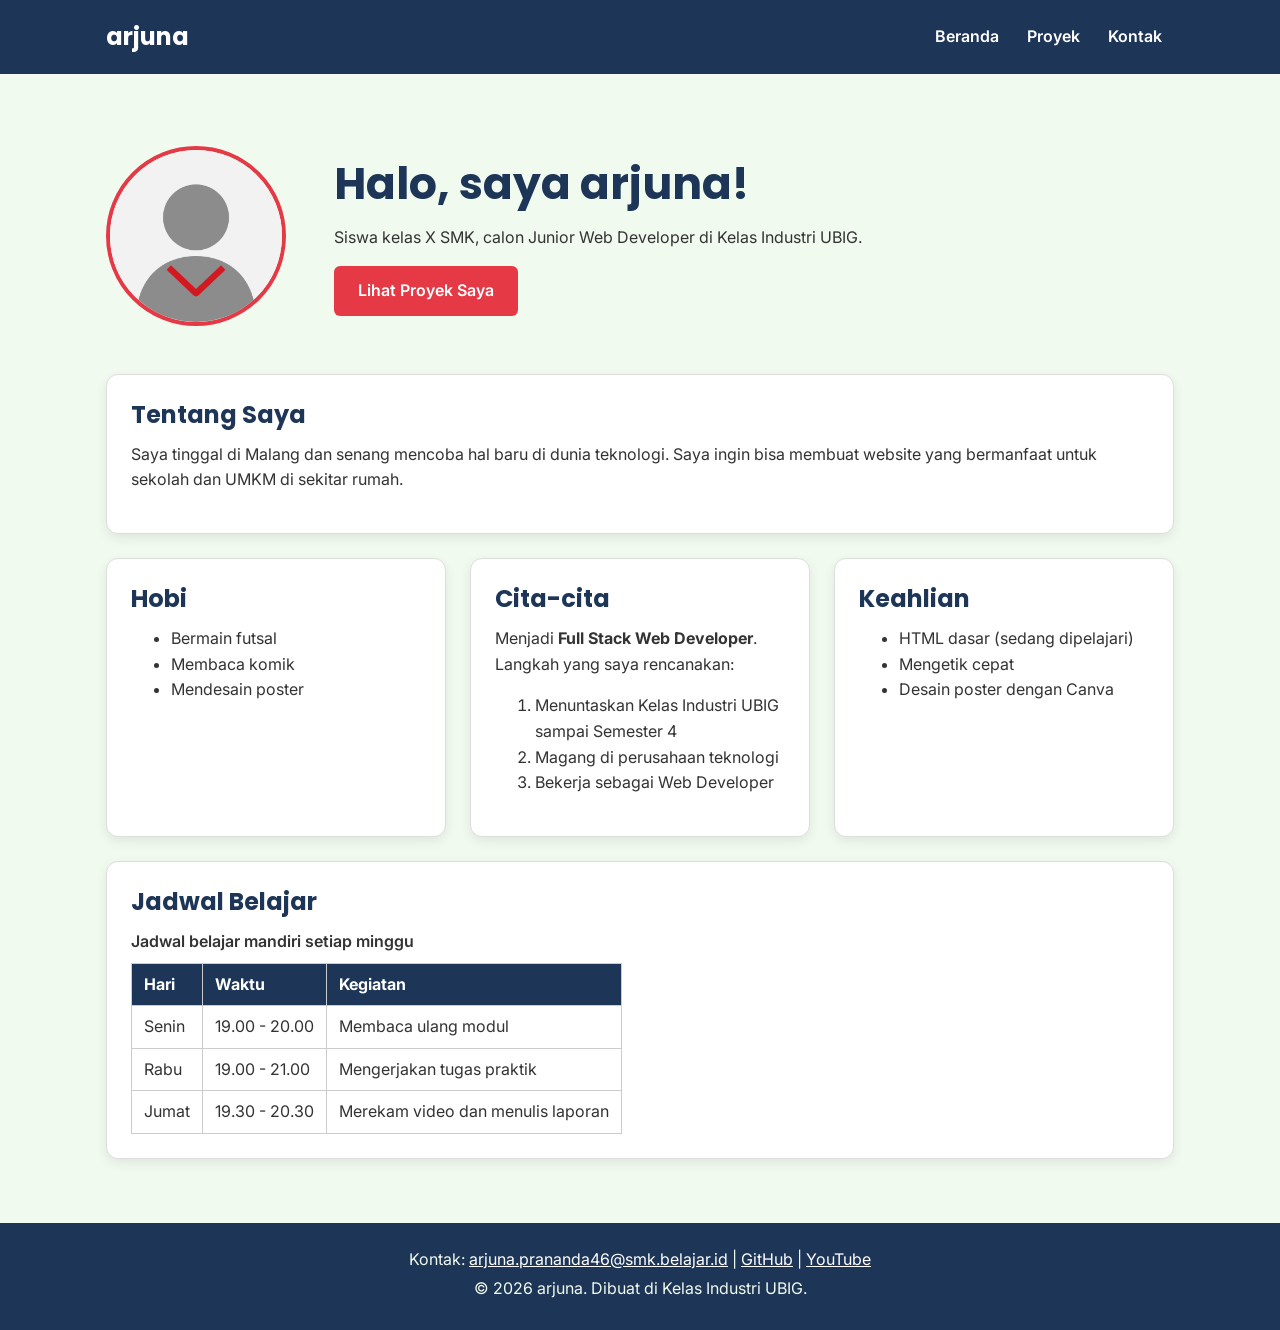
==== index.html @ 1447e06d "feat: portofolio v1" ====
<!DOCTYPE html>
<html lang="id">
<head>
  <meta charset="UTF-8">
  <meta name="viewport" content="width=device-width, initial-scale=1.0">
  <title>arjuna | Beranda</title>
  <link rel="preconnect" href="https://fonts.googleapis.com">
  <link rel="preconnect" href="https://fonts.gstatic.com" crossorigin>
  <link href="https://fonts.googleapis.com/css2?family=Inter:wght@400;600&family=Poppins:wght@600;700&display=swap" rel="stylesheet">
  <link rel="stylesheet" href="css/style.css">
</head>
<body>
  <header>
    <div class="container navbar">
      <h1>arjuna</h1>
      <nav class="menu-laptop">
        <ul>
          <li><a href="index.html">Beranda</a></li>
          <li><a href="proyek.html">Proyek</a></li>
          <li><a href="kontak.html">Kontak</a></li>
        </ul>
      </nav>
      <!-- Tantangan: menu ponsel yang bisa dibuka-tutup -->
      <details class="menu-ponsel">
        <summary>Menu</summary>
        <nav>
          <ul>
            <li><a href="index.html">Beranda</a></li>
            <li><a href="proyek.html">Proyek</a></li>
            <li><a href="kontak.html">Kontak</a></li>
          </ul>
        </nav>
      </details>
    </div>
  </header>

  <main>
    <div class="container">
      <section class="hero">
        <img src="img/foto-profil.png" alt="Foto profil arjuna" width="180">
        <div>
          <h2>Halo, saya arjuna!</h2>
          <p>Siswa kelas X SMK, calon Junior Web Developer di Kelas Industri UBIG.</p>
          <a href="proyek.html" class="tombol">Lihat Proyek Saya</a>
        </div>
      </section>

      <section class="kartu">
        <h2>Tentang Saya</h2>
        <p>Saya tinggal di Malang dan senang mencoba hal baru di dunia teknologi. Saya ingin bisa membuat website yang bermanfaat untuk sekolah dan UMKM di sekitar rumah.</p>
      </section>

      <div class="daftar-kartu">
        <section class="kartu">
          <h2>Hobi</h2>
          <ul>
            <li>Bermain futsal</li>
            <li>Membaca komik</li>
            <li>Mendesain poster</li>
          </ul>
        </section>

        <section class="kartu">
          <h2>Cita-cita</h2>
          <p>Menjadi <strong>Full Stack Web Developer</strong>. Langkah yang saya rencanakan:</p>
          <ol>
            <li>Menuntaskan Kelas Industri UBIG sampai Semester 4</li>
            <li>Magang di perusahaan teknologi</li>
            <li>Bekerja sebagai Web Developer</li>
          </ol>
        </section>

        <section class="kartu">
          <h2>Keahlian</h2>
          <ul>
            <li>HTML dasar (sedang dipelajari)</li>
            <li>Mengetik cepat</li>
            <li>Desain poster dengan Canva</li>
          </ul>
        </section>
      </div>

      <section class="kartu">
        <h2>Jadwal Belajar</h2>
        <table>
          <caption>Jadwal belajar mandiri setiap minggu</caption>
          <thead>
            <tr>
              <th>Hari</th>
              <th>Waktu</th>
              <th>Kegiatan</th>
            </tr>
          </thead>
          <tbody>
            <tr>
              <td>Senin</td>
              <td>19.00 - 20.00</td>
              <td>Membaca ulang modul</td>
            </tr>
            <tr>
              <td>Rabu</td>
              <td>19.00 - 21.00</td>
              <td>Mengerjakan tugas praktik</td>
            </tr>
            <tr>
              <td>Jumat</td>
              <td>19.30 - 20.30</td>
              <td>Merekam video dan menulis laporan</td>
            </tr>
          </tbody>
        </table>
      </section>
    </div>
  </main>

  <footer>
    <p>Kontak: <a href="mailto:arjuna.prananda46@smk.belajar.id">arjuna.prananda46@smk.belajar.id</a> |
      <a href="https://github.com/" target="_blank">GitHub</a> |
      <a href="https://www.youtube.com/" target="_blank">YouTube</a></p>
    <p>&copy; 2026 arjuna. Dibuat di Kelas Industri UBIG.</p>
  </footer>
</body>
</html>
---- css/style.css ----
/* Gaya portofolio Andi Pratama
   Palet: #1D3557 (utama), #E63946 (aksen), #F1FAEE (latar)
   Huruf: Poppins (judul), Inter (isi)
   Tata letak: mobile first, titik ubah 768px (tablet) dan 1024px (laptop) */

/* 1. Reset */
* {
  box-sizing: border-box;
  margin: 0;
}

img {
  max-width: 100%;
  height: auto;
}

/* 2. Dasar halaman: warna dan huruf */
body {
  font-family: "Inter", Arial, sans-serif;
  font-size: 1rem;
  line-height: 1.6;
  color: #333333;
  background-color: #F1FAEE;
}

h1, h2, h3 {
  font-family: "Poppins", Arial, sans-serif;
  color: #1D3557;
  line-height: 1.3;
}

h2 {
  margin-bottom: 0.75rem;
}

p, ul, ol {
  margin-bottom: 1rem;
}

a {
  color: #E63946;
}

/* 3. Wadah, header, dan menu */
.container {
  max-width: 1100px;
  margin: 0 auto;
  padding: 0 1rem;
}

header {
  background-color: #1D3557;
  color: #FFFFFF;
  padding: 1rem 0;
}

header h1 {
  color: #FFFFFF;
  font-size: 1.5rem;
}

.navbar {
  display: flex;
  flex-wrap: wrap;
  justify-content: space-between;
  align-items: center;
  gap: 0.5rem;
}

nav ul {
  display: flex;
  gap: 0.25rem;
  padding: 0;
  margin: 0;
  list-style: none;
}

nav a {
  display: inline-block;
  padding: 0.5rem 0.75rem;
  border-radius: 6px;
  color: #FFFFFF;
  font-weight: 600;
  text-decoration: none;
}

/* Tantangan: menu ponsel buka-tutup dengan details */
.menu-laptop {
  display: none;
}

.menu-ponsel summary {
  padding: 0.5rem 0.75rem;
  border: 1px solid #FFFFFF;
  border-radius: 6px;
  font-weight: 600;
  cursor: pointer;
}

.menu-ponsel ul {
  flex-direction: column;
  margin-top: 0.5rem;
}

/* 4. Isi utama, hero, dan kartu */
main {
  padding: 1.5rem 0;
}

.hero {
  display: flex;
  flex-direction: column;
  align-items: center;
  gap: 1.5rem;
  padding: 1rem 0 2rem;
  text-align: center;
}

.hero img {
  border: 4px solid #E63946;
  border-radius: 50%;
}

.hero h2 {
  font-size: 2rem;
}

.tombol {
  display: inline-block;
  padding: 0.75rem 1.5rem;
  border-radius: 6px;
  background-color: #E63946;
  color: #FFFFFF;
  font-weight: 600;
  text-decoration: none;
}

.kartu {
  background-color: #FFFFFF;
  padding: 1rem;
  margin-bottom: 1.5rem;
  border: 1px solid #DDDDDD;
  border-radius: 12px;
  box-shadow: 0 4px 12px rgba(0, 0, 0, 0.08);
}

.daftar-kartu {
  display: flex;
  flex-wrap: wrap;
  gap: 1.5rem;
  margin-bottom: 1.5rem;
}

.daftar-kartu .kartu {
  flex: 1 1 280px;
  margin-bottom: 0;
}

article img {
  border-radius: 8px;
  border: 1px solid #DDDDDD;
}

/* 5. Tabel */
table {
  border-collapse: collapse;
}

caption {
  font-weight: 600;
  text-align: left;
  margin-bottom: 0.5rem;
}

th, td {
  border: 1px solid #CCCCCC;
  padding: 0.5rem 0.75rem;
  text-align: left;
}

th {
  background-color: #1D3557;
  color: #FFFFFF;
}

/* 6. Form */
label {
  font-weight: 600;
}

input, select, textarea {
  width: 100%;
  max-width: 22rem;
  padding: 0.6rem;
  margin-top: 0.25rem;
  border: 1px solid #CCCCCC;
  border-radius: 6px;
  font-family: inherit;
  font-size: 1rem;
}

button {
  padding: 0.75rem 1.5rem;
  border: none;
  border-radius: 6px;
  background-color: #E63946;
  color: #FFFFFF;
  font-family: inherit;
  font-size: 1rem;
  font-weight: 600;
  cursor: pointer;
}

/* 7. Footer */
footer {
  background-color: #1D3557;
  color: #F1FAEE;
  text-align: center;
  padding: 1.5rem;
}

footer p {
  margin-bottom: 0.25rem;
}

footer a {
  color: #FFFFFF;
}

/* 8. Tablet: lebar layar 768px ke atas */
@media (min-width: 768px) {
  .menu-laptop {
    display: block;
  }

  .menu-ponsel {
    display: none;
  }

  .hero {
    flex-direction: row;
    padding: 2rem 0 3rem;
    text-align: left;
  }

  .kartu {
    padding: 1.5rem;
  }
}

/* 9. Laptop: lebar layar 1024px ke atas */
@media (min-width: 1024px) {
  main {
    padding: 2.5rem 0;
  }

  .hero {
    gap: 3rem;
  }

  .hero h2 {
    font-size: 2.75rem;
  }
}
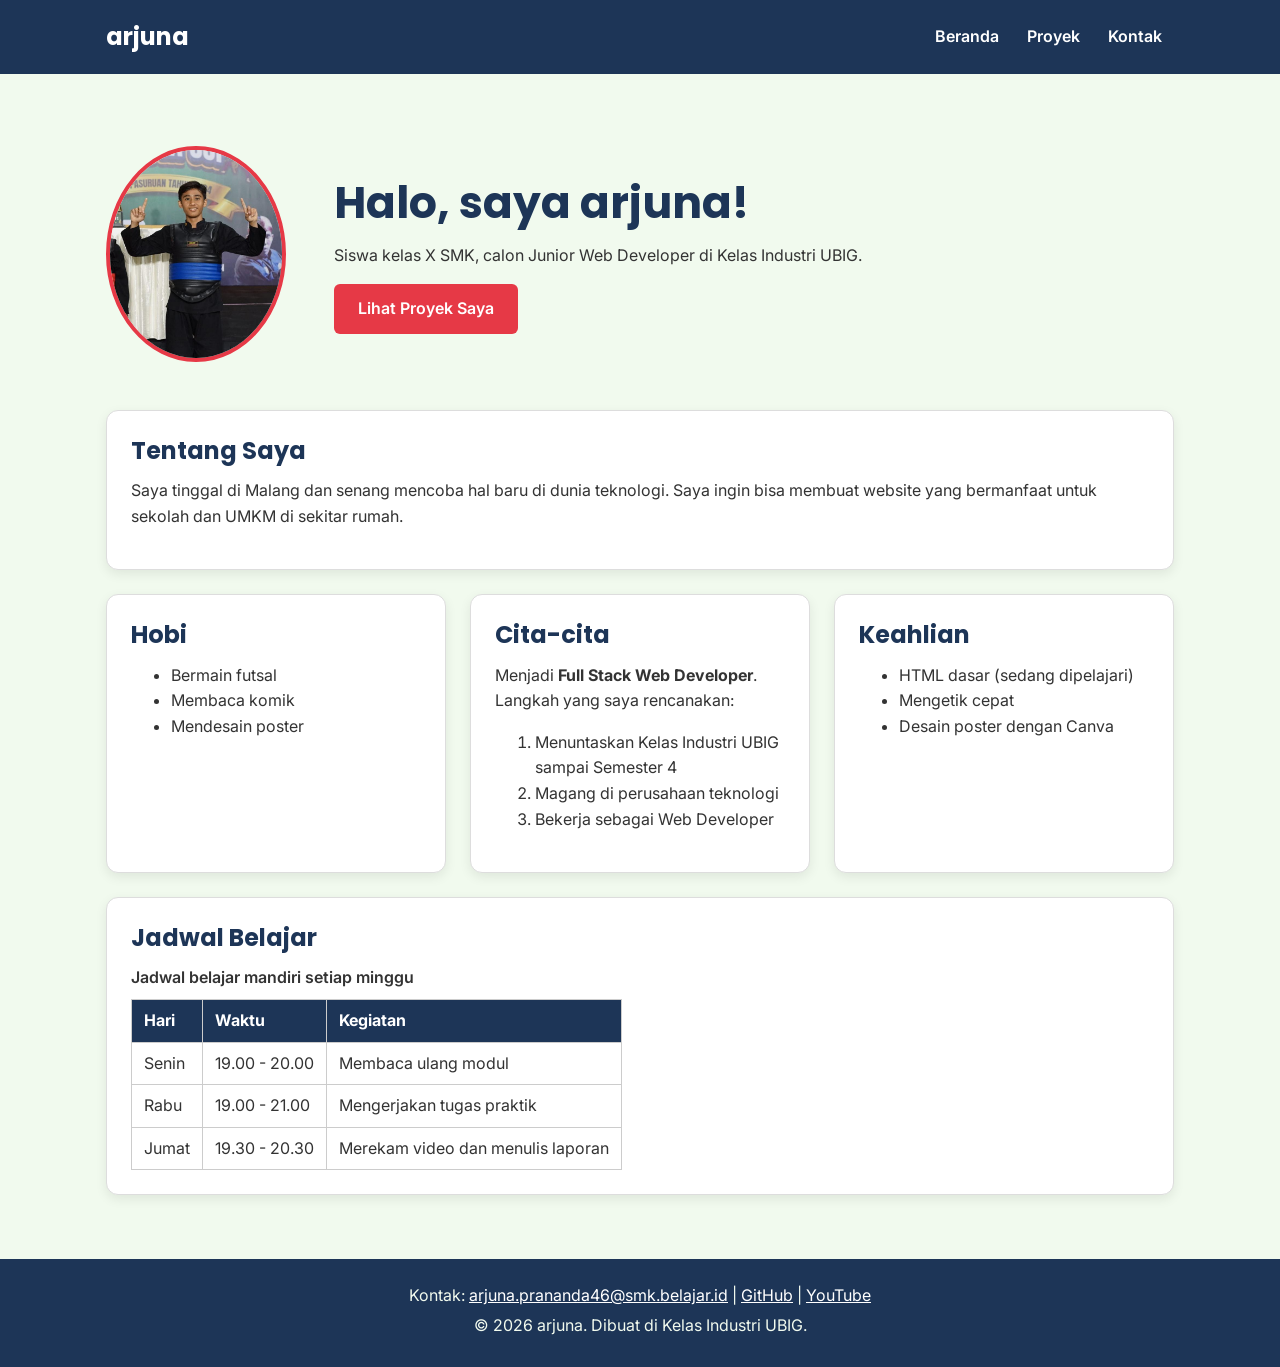
==== commit 175014ea: "add photos" ====
--- a/index.html
+++ b/index.html
@@ -37,7 +37,7 @@
   <main>
     <div class="container">
       <section class="hero">
-        <img src="img/foto-profil.png" alt="Foto profil arjuna" width="180">
+        <img src="img/foto-profil.jpeg" alt="Foto profil arjuna" width="180">
         <div>
           <h2>Halo, saya arjuna!</h2>
           <p>Siswa kelas X SMK, calon Junior Web Developer di Kelas Industri UBIG.</p>
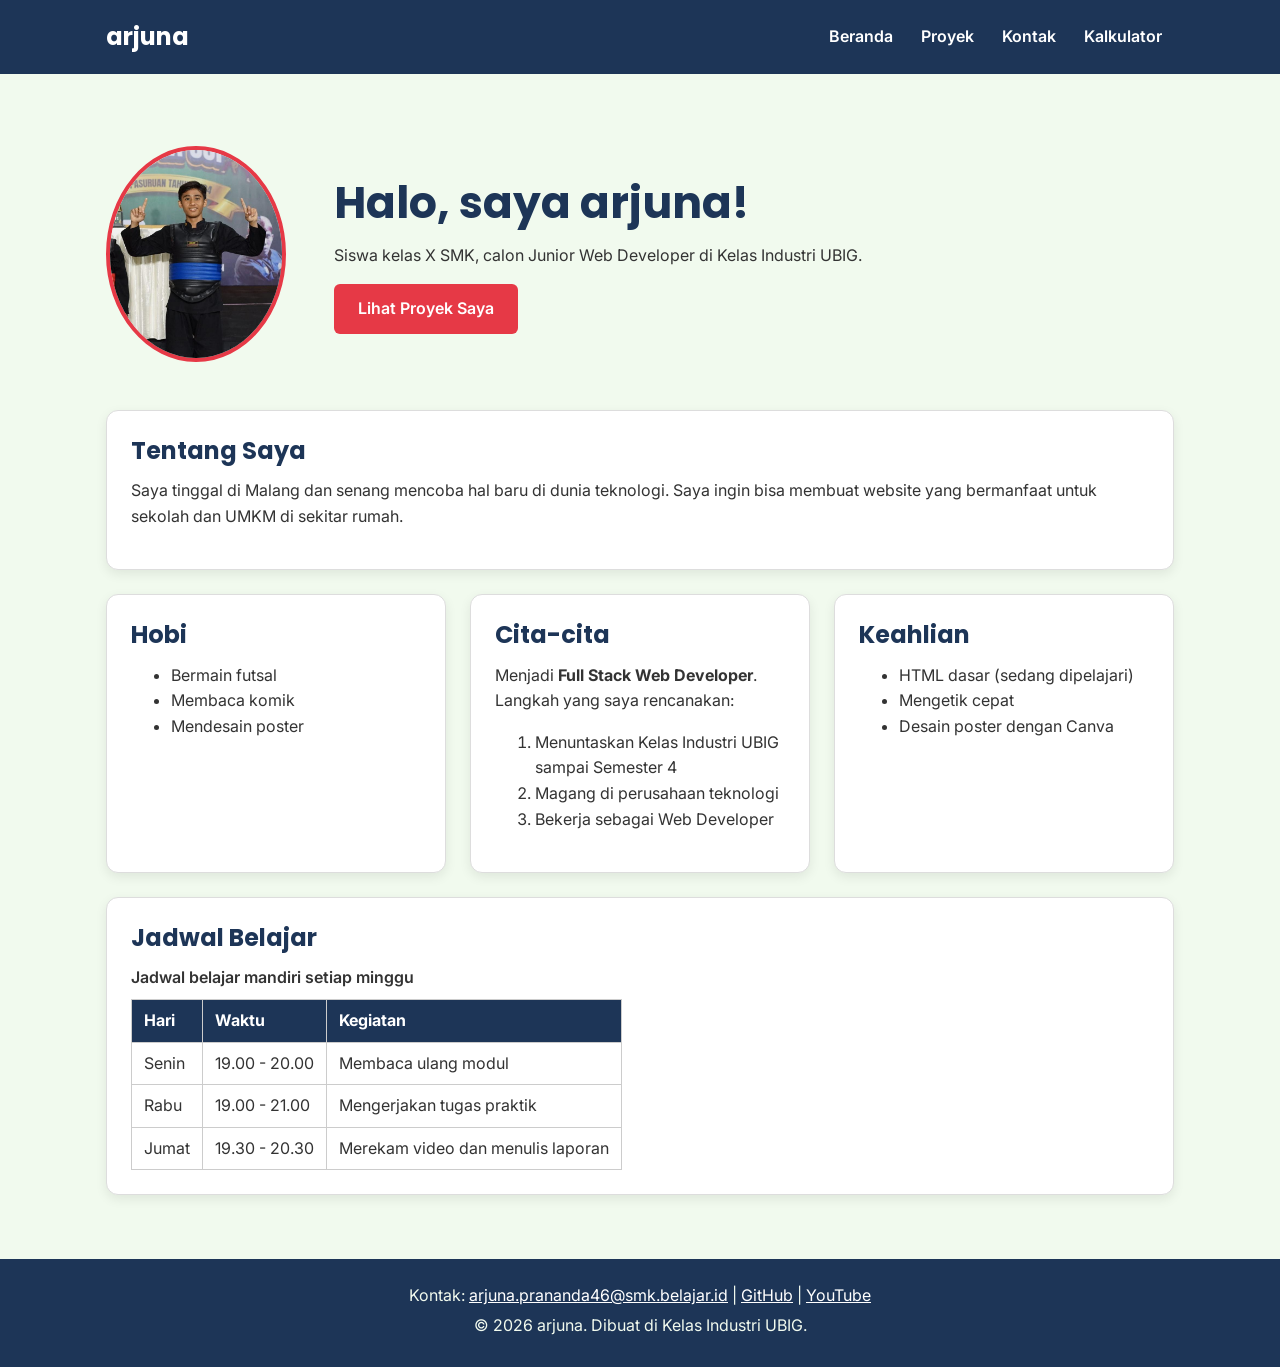
==== commit 5048532a: "feat:tambakan fitur kalkulator hitung nilai" ====
--- a/index.html
+++ b/index.html
@@ -8,6 +8,8 @@
   <link rel="preconnect" href="https://fonts.gstatic.com" crossorigin>
   <link href="https://fonts.googleapis.com/css2?family=Inter:wght@400;600&family=Poppins:wght@600;700&display=swap" rel="stylesheet">
   <link rel="stylesheet" href="css/style.css">
+  <script src="js/latihan.js"></script>
+  <script src="js/logika.js" defer></script>
 </head>
 <body>
   <header>
@@ -18,6 +20,7 @@
           <li><a href="index.html">Beranda</a></li>
           <li><a href="proyek.html">Proyek</a></li>
           <li><a href="kontak.html">Kontak</a></li>
+          <li><a href="kalkulator.html">Kalkulator</a></li>
         </ul>
       </nav>
       <!-- Tantangan: menu ponsel yang bisa dibuka-tutup -->
@@ -28,6 +31,7 @@
             <li><a href="index.html">Beranda</a></li>
             <li><a href="proyek.html">Proyek</a></li>
             <li><a href="kontak.html">Kontak</a></li>
+            <li><a href="kalkulator.html">Kalkulator</a></li>
           </ul>
         </nav>
       </details>
@@ -119,5 +123,5 @@
       <a href="https://www.youtube.com/" target="_blank">YouTube</a></p>
     <p>&copy; 2026 arjuna. Dibuat di Kelas Industri UBIG.</p>
   </footer>
-</body>
+ <body>
 </html>
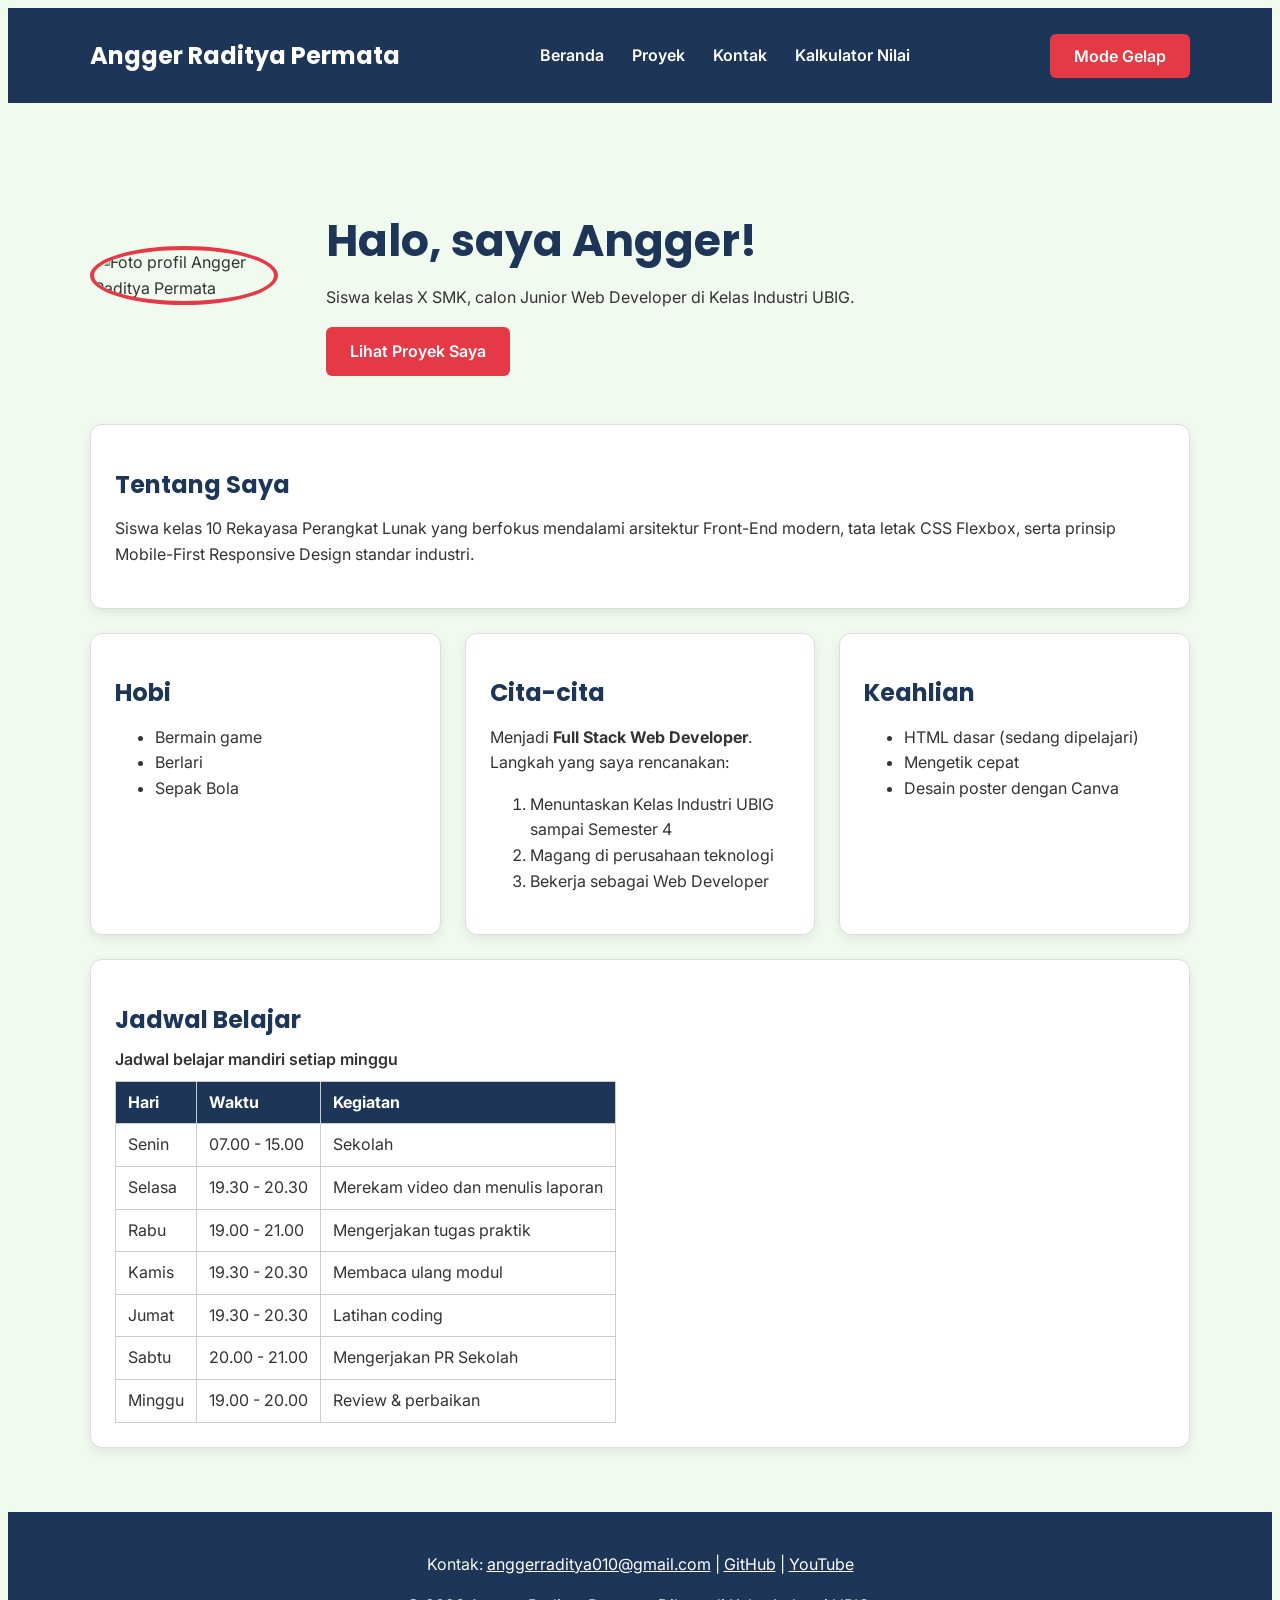
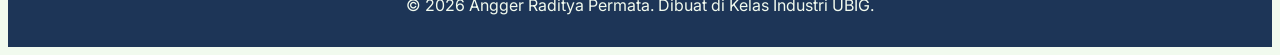
==== commit e9690f50: "update" ====
--- a/index.html
+++ b/index.html
@@ -1,68 +1,85 @@
 <!DOCTYPE html>
 <html lang="id">
-<head>
-  <meta charset="UTF-8">
-  <meta name="viewport" content="width=device-width, initial-scale=1.0">
-  <title>arjuna | Beranda</title>
-  <link rel="preconnect" href="https://fonts.googleapis.com">
-  <link rel="preconnect" href="https://fonts.gstatic.com" crossorigin>
-  <link href="https://fonts.googleapis.com/css2?family=Inter:wght@400;600&family=Poppins:wght@600;700&display=swap" rel="stylesheet">
-  <link rel="stylesheet" href="css/style.css">
-  <script src="js/latihan.js"></script>
-  <script src="js/logika.js" defer></script>
-</head>
-<body>
-  <header>
-    <div class="container navbar">
-      <h1>arjuna</h1>
-      <nav class="menu-laptop">
-        <ul>
-          <li><a href="index.html">Beranda</a></li>
-          <li><a href="proyek.html">Proyek</a></li>
-          <li><a href="kontak.html">Kontak</a></li>
-          <li><a href="kalkulator.html">Kalkulator</a></li>
-        </ul>
-      </nav>
-      <!-- Tantangan: menu ponsel yang bisa dibuka-tutup -->
-      <details class="menu-ponsel">
-        <summary>Menu</summary>
-        <nav>
+  <head>
+    <meta charset="UTF-8" />
+    <meta name="viewport" content="width=device-width, initial-scale=1.0" />
+    <title>Angger | Beranda</title>
+    <link rel="icon" href="img/p1.jpeg" />
+    <link rel="preconnect" href="https://fonts.googleapis.com" />
+    <link rel="preconnect" href="https://fonts.gstatic.com" crossorigin />
+    <link
+      href="https://fonts.googleapis.com/css2?family=Inter:wght@400;600&family=Poppins:wght@600;700&display=swap"
+      rel="stylesheet"
+    />
+    <link rel="stylesheet" href="css/style.css" />
+  </head>
+  <body>
+    <header>
+      <div class="container navbar">
+        <h1>Angger Raditya Permata</h1>
+        <nav class="menu-laptop">
           <ul>
             <li><a href="index.html">Beranda</a></li>
             <li><a href="proyek.html">Proyek</a></li>
             <li><a href="kontak.html">Kontak</a></li>
-            <li><a href="kalkulator.html">Kalkulator</a></li>
+            <li><a href="kalkulator.html">Kalkulator Nilai</a></li>
           </ul>
         </nav>
-      </details>
-    </div>
-  </header>
 
-  <main>
-    <div class="container">
-      <section class="hero">
-        <img src="img/foto-profil.jpeg" alt="Foto profil arjuna" width="180">
-        <div>
-          <h2>Halo, saya arjuna!</h2>
-          <p>Siswa kelas X SMK, calon Junior Web Developer di Kelas Industri UBIG.</p>
-          <a href="proyek.html" class="tombol">Lihat Proyek Saya</a>
-        </div>
-      </section>
+        <button type="button" id="tombol-tema" class="tombol-tema">
+          Mode Gelap
+        </button>
+        <!-- Tantangan: menu ponsel yang bisa dibuka-tutup -->
+        <details class="menu-ponsel">
+          <summary>Menu</summary>
+          <nav>
+            <ul>
+              <li><a href="index.html">Beranda</a></li>
+              <li><a href="proyek.html">Proyek</a></li>
+              <li><a href="kontak.html">Kontak</a></li>
+              <li><a href="kalkulator.html">Kalkulator Nilai</a></li>
+            </ul>
+          </nav>
+        </details>
+      </div>
+    </header>
 
-      <section class="kartu">
-        <h2>Tentang Saya</h2>
-        <p>Saya tinggal di Malang dan senang mencoba hal baru di dunia teknologi. Saya ingin bisa membuat website yang bermanfaat untuk sekolah dan UMKM di sekitar rumah.</p>
-      </section>
+    <main>
+      <div class="container">
+        <section class="hero">
+          <img
+            src="img/p1.jpeg"
+            alt="Foto profil Angger Raditya Permata"
+            width="180"
+          />
+          <div>
+            <h2>Halo, saya Angger!</h2>
+            <p>
+              Siswa kelas X SMK, calon Junior Web Developer di Kelas Industri
+              UBIG.
+            </p>
+            <a href="proyek.html" class="tombol">Lihat Proyek Saya</a>
+          </div>
+        </section>
 
-      <div class="daftar-kartu">
         <section class="kartu">
-          <h2>Hobi</h2>
-          <ul>
-            <li>Bermain futsal</li>
-            <li>Membaca komik</li>
-            <li>Mendesain poster</li>
-          </ul>
+          <h2>Tentang Saya</h2>
+          <p>
+            Siswa kelas 10 Rekayasa Perangkat Lunak yang berfokus mendalami
+            arsitektur Front-End modern, tata letak CSS Flexbox, serta prinsip
+            Mobile-First Responsive Design standar industri.
+          </p>
         </section>
+
+        <div class="daftar-kartu">
+          <section class="kartu">
+            <h2>Hobi</h2>
+            <ul>
+              <li>Bermain game</li>
+              <li>Berlari</li>
+              <li>Sepak Bola</li>
+            </ul>
+          </section>
 
         <section class="kartu">
           <h2>Cita-cita</h2>
@@ -84,44 +101,78 @@
         </section>
       </div>
 
-      <section class="kartu">
-        <h2>Jadwal Belajar</h2>
-        <table>
-          <caption>Jadwal belajar mandiri setiap minggu</caption>
-          <thead>
-            <tr>
-              <th>Hari</th>
-              <th>Waktu</th>
-              <th>Kegiatan</th>
-            </tr>
-          </thead>
-          <tbody>
-            <tr>
-              <td>Senin</td>
-              <td>19.00 - 20.00</td>
-              <td>Membaca ulang modul</td>
-            </tr>
-            <tr>
-              <td>Rabu</td>
-              <td>19.00 - 21.00</td>
-              <td>Mengerjakan tugas praktik</td>
-            </tr>
-            <tr>
-              <td>Jumat</td>
-              <td>19.30 - 20.30</td>
-              <td>Merekam video dan menulis laporan</td>
-            </tr>
-          </tbody>
-        </table>
-      </section>
-    </div>
-  </main>
+        <section class="kartu">
+          <h2>Jadwal Belajar</h2>
+          <table>
+            <caption>
+              Jadwal belajar mandiri setiap minggu
+            </caption>
+            <thead>
+              <tr>
+                <th>Hari</th>
+                <th>Waktu</th>
+                <th>Kegiatan</th>
+              </tr>
+            </thead>
+            <tbody>
+              <tr>
+                <td>Senin</td>
+                <td>07.00 - 15.00</td>
+                <td>Sekolah</td>
+              </tr>
+              <tr>
+                <td>Selasa</td>
+                <td>19.30 - 20.30</td>
+                <td>Merekam video dan menulis laporan</td>
+              </tr>
+              <tr>
+                <td>Rabu</td>
+                <td>19.00 - 21.00</td>
+                <td>Mengerjakan tugas praktik</td>
+              </tr>
+              <tr>
+                <td>Kamis</td>
+                <td>19.30 - 20.30</td>
+                <td>Membaca ulang modul</td>
+              </tr>
+              <tr>
+                <td>Jumat</td>
+                <td>19.30 - 20.30</td>
+                <td>Latihan coding</td>
+              </tr>
+              <tr>
+                <td>Sabtu</td>
+                <td>20.00 - 21.00</td>
+                <td>Mengerjakan PR Sekolah</td>
+              </tr>
+              <tr>
+                <td>Minggu</td>
+                <td>19.00 - 20.00</td>
+                <td>Review & perbaikan</td>
+              </tr>
+            </tbody>
+          </table>
+        </section>
+      </div>
+    </main>
 
-  <footer>
-    <p>Kontak: <a href="mailto:arjuna.prananda46@smk.belajar.id">arjuna.prananda46@smk.belajar.id</a> |
-      <a href="https://github.com/" target="_blank">GitHub</a> |
-      <a href="https://www.youtube.com/" target="_blank">YouTube</a></p>
-    <p>&copy; 2026 arjuna. Dibuat di Kelas Industri UBIG.</p>
-  </footer>
- <body>
+    <footer>
+      <p>
+        Kontak:
+        <a
+          href="https://mail.google.com/mail/?view=cm&fs=1&to=anggerraditya010@gmail.com"
+          target="_blank"
+          >anggerraditya010@gmail.com</a
+        >
+        |
+        <a href="https://github.com/Raditya-creator" target="_blank">GitHub</a>
+        |
+        <a href="https://www.youtube.com/@Angger.cod3" target="_blank"
+          >YouTube</a
+        >
+      </p>
+      <p>&copy; 2026 Angger Raditya Permata. Dibuat di Kelas Industri UBIG.</p>
+    </footer>
+    <script src="js/main.js" defer></script>
+  </body>
 </html>
--- a/css/style.css
+++ b/css/style.css
@@ -1,4 +1,8 @@
+<<<<<<< HEAD
 /* Gaya portofolio Andi Pratama
+=======
+/* Gaya portofolio arjuna prananda imam maulana
+>>>>>>> 9b65052 (feat: memperbarui halaman portofolio)
    Palet: #1D3557 (utama), #E63946 (aksen), #F1FAEE (latar)
    Huruf: Poppins (judul), Inter (isi)
    Tata letak: mobile first, titik ubah 768px (tablet) dan 1024px (laptop) */
@@ -262,3 +266,70 @@
     font-size: 2.75rem;
   }
 }
+<<<<<<< HEAD
+=======
+
+/* 10. Tombol tema, filter, dan label kategori */
+.tombol-tema {
+  padding: 0.5rem 0.9rem;
+  border: 2px solid #ffffff;
+  background-color: transparent;
+  font-size: 0.9rem;
+}
+.filter,
+.filter-proyek {
+  display: flex;
+  flex-wrap: wrap;
+  gap: 0.5rem;
+  margin-bottom: 1rem;
+}
+.tombol-filter {
+  padding: 0.5rem 1rem;
+  border: 2px solid var(--warna-garis);
+  background-color: var(--warna-kartu);
+  color: var(--warna-judul);
+}
+.tombol-filter.aktif {
+  background-color: var(--warna-aksen);
+  border-color: var(--warna-aksen);
+  color: #ffffff;
+}
+
+.label {
+  display: inline-block;
+  padding: 0.1rem 0.6rem;
+  margin-bottom: 0.5rem;
+  border-radius: 999px;
+  background-color: var(--warna-latar);
+  color: var(--warna-judul);
+  font-size: 0.85rem;
+  font-weight: 600;
+}
+
+/* 11. Tema gelap: isi variabel diganti saat body memiliki class gelap */
+body.gelap {
+  --warna-utama: #0b1526;
+  --warna-judul: #a8dadc;
+  --warna-tautan: #ff8a8a;
+  --warna-latar: #121a24;
+  --warna-teks: #e3e8ee;
+  --warna-kartu: #1c2836;
+  --warna-garis: #34465a;
+}
+body.gelap .tombol-filter.aktif {
+  background-color: #ff8a8a;
+  border-color: #ff8a8a;
+  color: #0b1526;
+}
+
+#hasil {
+  background-color: var(--warna-kartu);
+  color: var(--warna-teks);
+  border: 1px solid var(--warna-garis);
+}
+
+body.gelap #hasil {
+  background-color: var(--warna-kartu);
+  color: var(--warna-teks);
+}
+>>>>>>> 9b65052 (feat: memperbarui halaman portofolio)
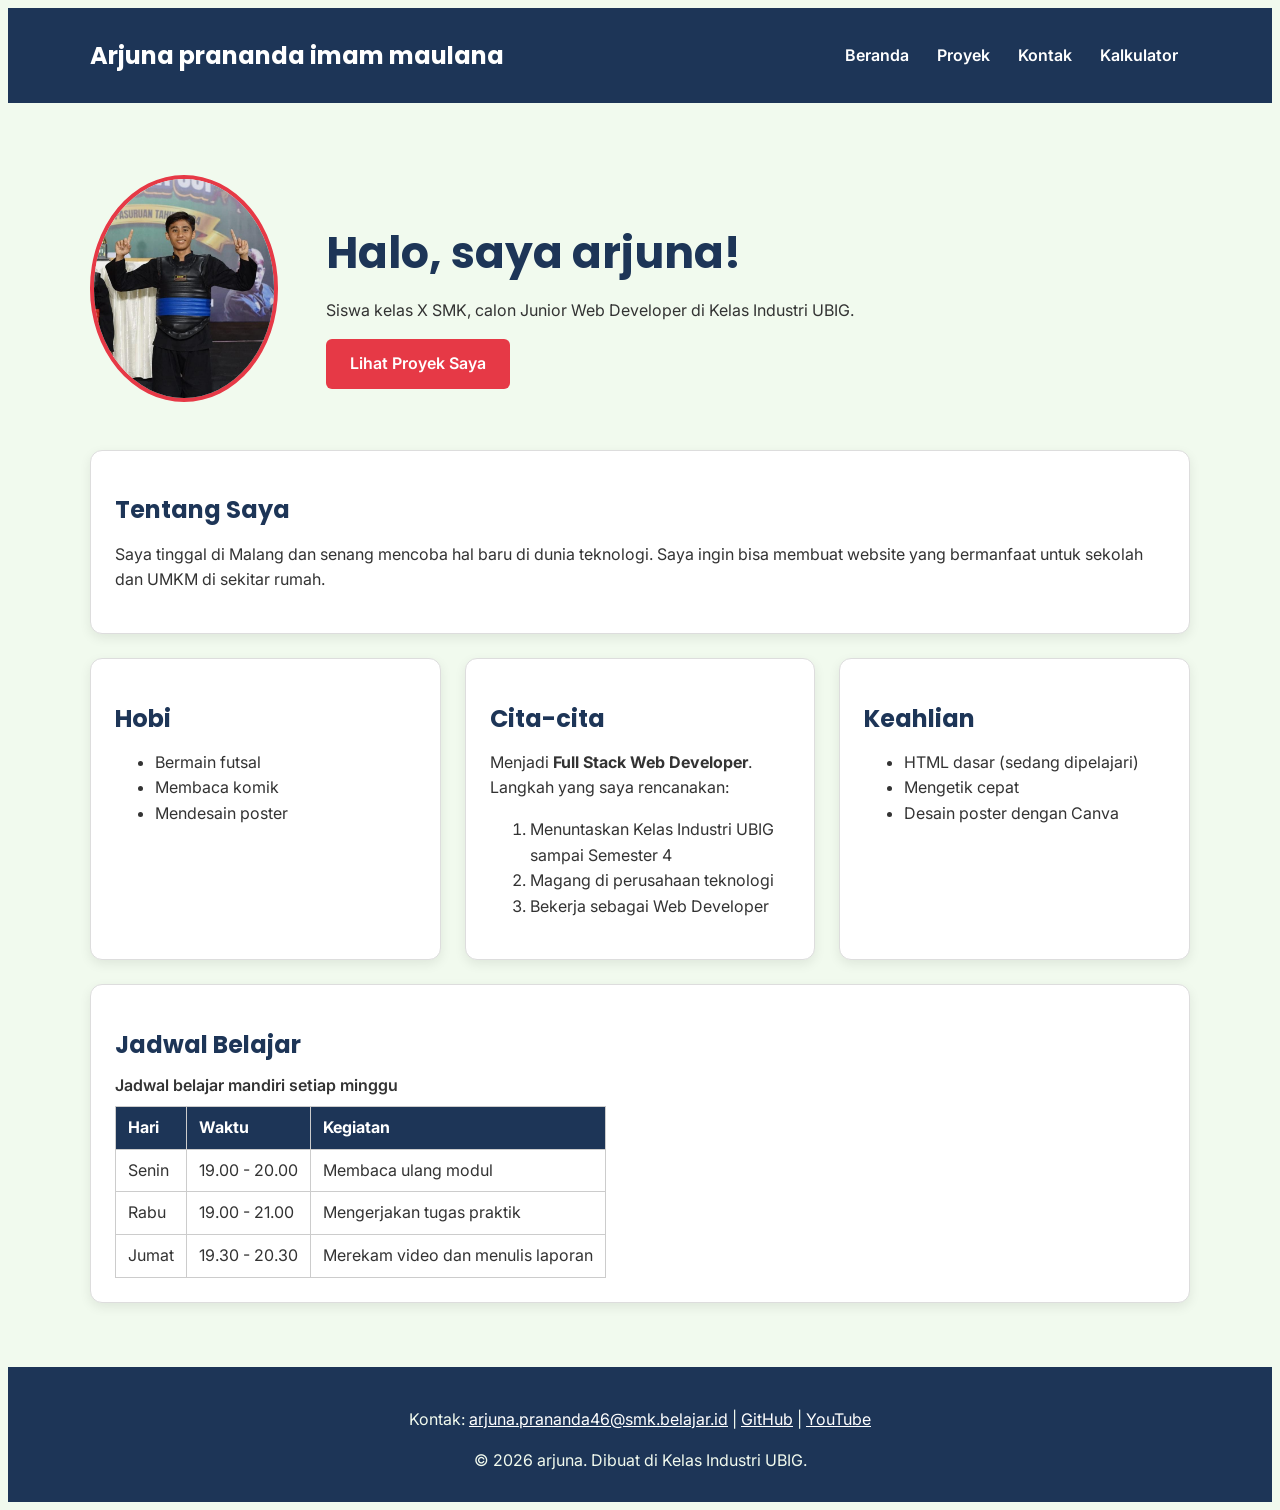
==== commit 0ff90248: "feat: tampilkan repositori GitHub dan keahlian dari JSON" ====
--- a/index.html
+++ b/index.html
@@ -1,85 +1,68 @@
 <!DOCTYPE html>
 <html lang="id">
-  <head>
-    <meta charset="UTF-8" />
-    <meta name="viewport" content="width=device-width, initial-scale=1.0" />
-    <title>Angger | Beranda</title>
-    <link rel="icon" href="img/p1.jpeg" />
-    <link rel="preconnect" href="https://fonts.googleapis.com" />
-    <link rel="preconnect" href="https://fonts.gstatic.com" crossorigin />
-    <link
-      href="https://fonts.googleapis.com/css2?family=Inter:wght@400;600&family=Poppins:wght@600;700&display=swap"
-      rel="stylesheet"
-    />
-    <link rel="stylesheet" href="css/style.css" />
-  </head>
-  <body>
-    <header>
-      <div class="container navbar">
-        <h1>Angger Raditya Permata</h1>
-        <nav class="menu-laptop">
+<head>
+  <meta charset="UTF-8">
+  <meta name="viewport" content="width=device-width, initial-scale=1.0">
+  <title>Arjuna  | Beranda</title>
+  <link rel="preconnect" href="https://fonts.googleapis.com">
+  <link rel="preconnect" href="https://fonts.gstatic.com" crossorigin>
+  <link href="https://fonts.googleapis.com/css2?family=Inter:wght@400;600&family=Poppins:wght@600;700&display=swap" rel="stylesheet">
+  <link rel="stylesheet" href="css/style.css">
+  <script src="js/latihan.js"></script>
+  <script src="js/logika.js" defer></script>
+</head>
+<body>
+  <header>
+    <div class="container navbar">
+      <h1>Arjuna prananda imam maulana</h1>
+      <nav class="menu-laptop">
+        <ul>
+          <li><a href="index.html">Beranda</a></li>
+          <li><a href="proyek.html">Proyek</a></li>
+          <li><a href="kontak.html">Kontak</a></li>
+          <li><a href="kalkulator.html">Kalkulator</a></li>
+        </ul>
+      </nav>
+      <!-- Tantangan: menu ponsel yang bisa dibuka-tutup -->
+      <details class="menu-ponsel">
+        <summary>Menu</summary>
+        <nav>
           <ul>
             <li><a href="index.html">Beranda</a></li>
             <li><a href="proyek.html">Proyek</a></li>
             <li><a href="kontak.html">Kontak</a></li>
-            <li><a href="kalkulator.html">Kalkulator Nilai</a></li>
+            <li><a href="kalkulator.html">Kalkulator</a></li>
           </ul>
         </nav>
+      </details>
+    </div>
+  </header>
 
-        <button type="button" id="tombol-tema" class="tombol-tema">
-          Mode Gelap
-        </button>
-        <!-- Tantangan: menu ponsel yang bisa dibuka-tutup -->
-        <details class="menu-ponsel">
-          <summary>Menu</summary>
-          <nav>
-            <ul>
-              <li><a href="index.html">Beranda</a></li>
-              <li><a href="proyek.html">Proyek</a></li>
-              <li><a href="kontak.html">Kontak</a></li>
-              <li><a href="kalkulator.html">Kalkulator Nilai</a></li>
-            </ul>
-          </nav>
-        </details>
-      </div>
-    </header>
+  <main>
+    <div class="container">
+      <section class="hero">
+        <img src="img/foto-profil.jpeg" alt="Foto profil arjuna prananda i," width="180">
+        <div>
+          <h2>Halo, saya arjuna!</h2>
+          <p>Siswa kelas X SMK, calon Junior Web Developer di Kelas Industri UBIG.</p>
+          <a href="proyek.html" class="tombol">Lihat Proyek Saya</a>
+        </div>
+      </section>
 
-    <main>
-      <div class="container">
-        <section class="hero">
-          <img
-            src="img/p1.jpeg"
-            alt="Foto profil Angger Raditya Permata"
-            width="180"
-          />
-          <div>
-            <h2>Halo, saya Angger!</h2>
-            <p>
-              Siswa kelas X SMK, calon Junior Web Developer di Kelas Industri
-              UBIG.
-            </p>
-            <a href="proyek.html" class="tombol">Lihat Proyek Saya</a>
-          </div>
+      <section class="kartu">
+        <h2>Tentang Saya</h2>
+        <p>Saya tinggal di Malang dan senang mencoba hal baru di dunia teknologi. Saya ingin bisa membuat website yang bermanfaat untuk sekolah dan UMKM di sekitar rumah.</p>
+      </section>
+
+      <div class="daftar-kartu">
+        <section class="kartu">
+          <h2>Hobi</h2>
+          <ul>
+            <li>Bermain futsal</li>
+            <li>Membaca komik</li>
+            <li>Mendesain poster</li>
+          </ul>
         </section>
-
-        <section class="kartu">
-          <h2>Tentang Saya</h2>
-          <p>
-            Siswa kelas 10 Rekayasa Perangkat Lunak yang berfokus mendalami
-            arsitektur Front-End modern, tata letak CSS Flexbox, serta prinsip
-            Mobile-First Responsive Design standar industri.
-          </p>
-        </section>
-
-        <div class="daftar-kartu">
-          <section class="kartu">
-            <h2>Hobi</h2>
-            <ul>
-              <li>Bermain game</li>
-              <li>Berlari</li>
-              <li>Sepak Bola</li>
-            </ul>
-          </section>
 
         <section class="kartu">
           <h2>Cita-cita</h2>
@@ -101,78 +84,44 @@
         </section>
       </div>
 
-        <section class="kartu">
-          <h2>Jadwal Belajar</h2>
-          <table>
-            <caption>
-              Jadwal belajar mandiri setiap minggu
-            </caption>
-            <thead>
-              <tr>
-                <th>Hari</th>
-                <th>Waktu</th>
-                <th>Kegiatan</th>
-              </tr>
-            </thead>
-            <tbody>
-              <tr>
-                <td>Senin</td>
-                <td>07.00 - 15.00</td>
-                <td>Sekolah</td>
-              </tr>
-              <tr>
-                <td>Selasa</td>
-                <td>19.30 - 20.30</td>
-                <td>Merekam video dan menulis laporan</td>
-              </tr>
-              <tr>
-                <td>Rabu</td>
-                <td>19.00 - 21.00</td>
-                <td>Mengerjakan tugas praktik</td>
-              </tr>
-              <tr>
-                <td>Kamis</td>
-                <td>19.30 - 20.30</td>
-                <td>Membaca ulang modul</td>
-              </tr>
-              <tr>
-                <td>Jumat</td>
-                <td>19.30 - 20.30</td>
-                <td>Latihan coding</td>
-              </tr>
-              <tr>
-                <td>Sabtu</td>
-                <td>20.00 - 21.00</td>
-                <td>Mengerjakan PR Sekolah</td>
-              </tr>
-              <tr>
-                <td>Minggu</td>
-                <td>19.00 - 20.00</td>
-                <td>Review & perbaikan</td>
-              </tr>
-            </tbody>
-          </table>
-        </section>
-      </div>
-    </main>
+      <section class="kartu">
+        <h2>Jadwal Belajar</h2>
+        <table>
+          <caption>Jadwal belajar mandiri setiap minggu</caption>
+          <thead>
+            <tr>
+              <th>Hari</th>
+              <th>Waktu</th>
+              <th>Kegiatan</th>
+            </tr>
+          </thead>
+          <tbody>
+            <tr>
+              <td>Senin</td>
+              <td>19.00 - 20.00</td>
+              <td>Membaca ulang modul</td>
+            </tr>
+            <tr>
+              <td>Rabu</td>
+              <td>19.00 - 21.00</td>
+              <td>Mengerjakan tugas praktik</td>
+            </tr>
+            <tr>
+              <td>Jumat</td>
+              <td>19.30 - 20.30</td>
+              <td>Merekam video dan menulis laporan</td>
+            </tr>
+          </tbody>
+        </table>
+      </section>
+    </div>
+  </main>
 
-    <footer>
-      <p>
-        Kontak:
-        <a
-          href="https://mail.google.com/mail/?view=cm&fs=1&to=anggerraditya010@gmail.com"
-          target="_blank"
-          >anggerraditya010@gmail.com</a
-        >
-        |
-        <a href="https://github.com/Raditya-creator" target="_blank">GitHub</a>
-        |
-        <a href="https://www.youtube.com/@Angger.cod3" target="_blank"
-          >YouTube</a
-        >
-      </p>
-      <p>&copy; 2026 Angger Raditya Permata. Dibuat di Kelas Industri UBIG.</p>
-    </footer>
-    <script src="js/main.js" defer></script>
-  </body>
+  <footer>
+    <p>Kontak: <a href="mailto:arjuna.prananda46@smk.belajar.id">arjuna.prananda46@smk.belajar.id</a> |
+      <a href="https://github.com/" target="_blank">GitHub</a> |
+      <a href="https://www.youtube.com/" target="_blank">YouTube</a></p>
+    <p>&copy; 2026 arjuna. Dibuat di Kelas Industri UBIG.</p>
+  </footer>
+ <body>
 </html>
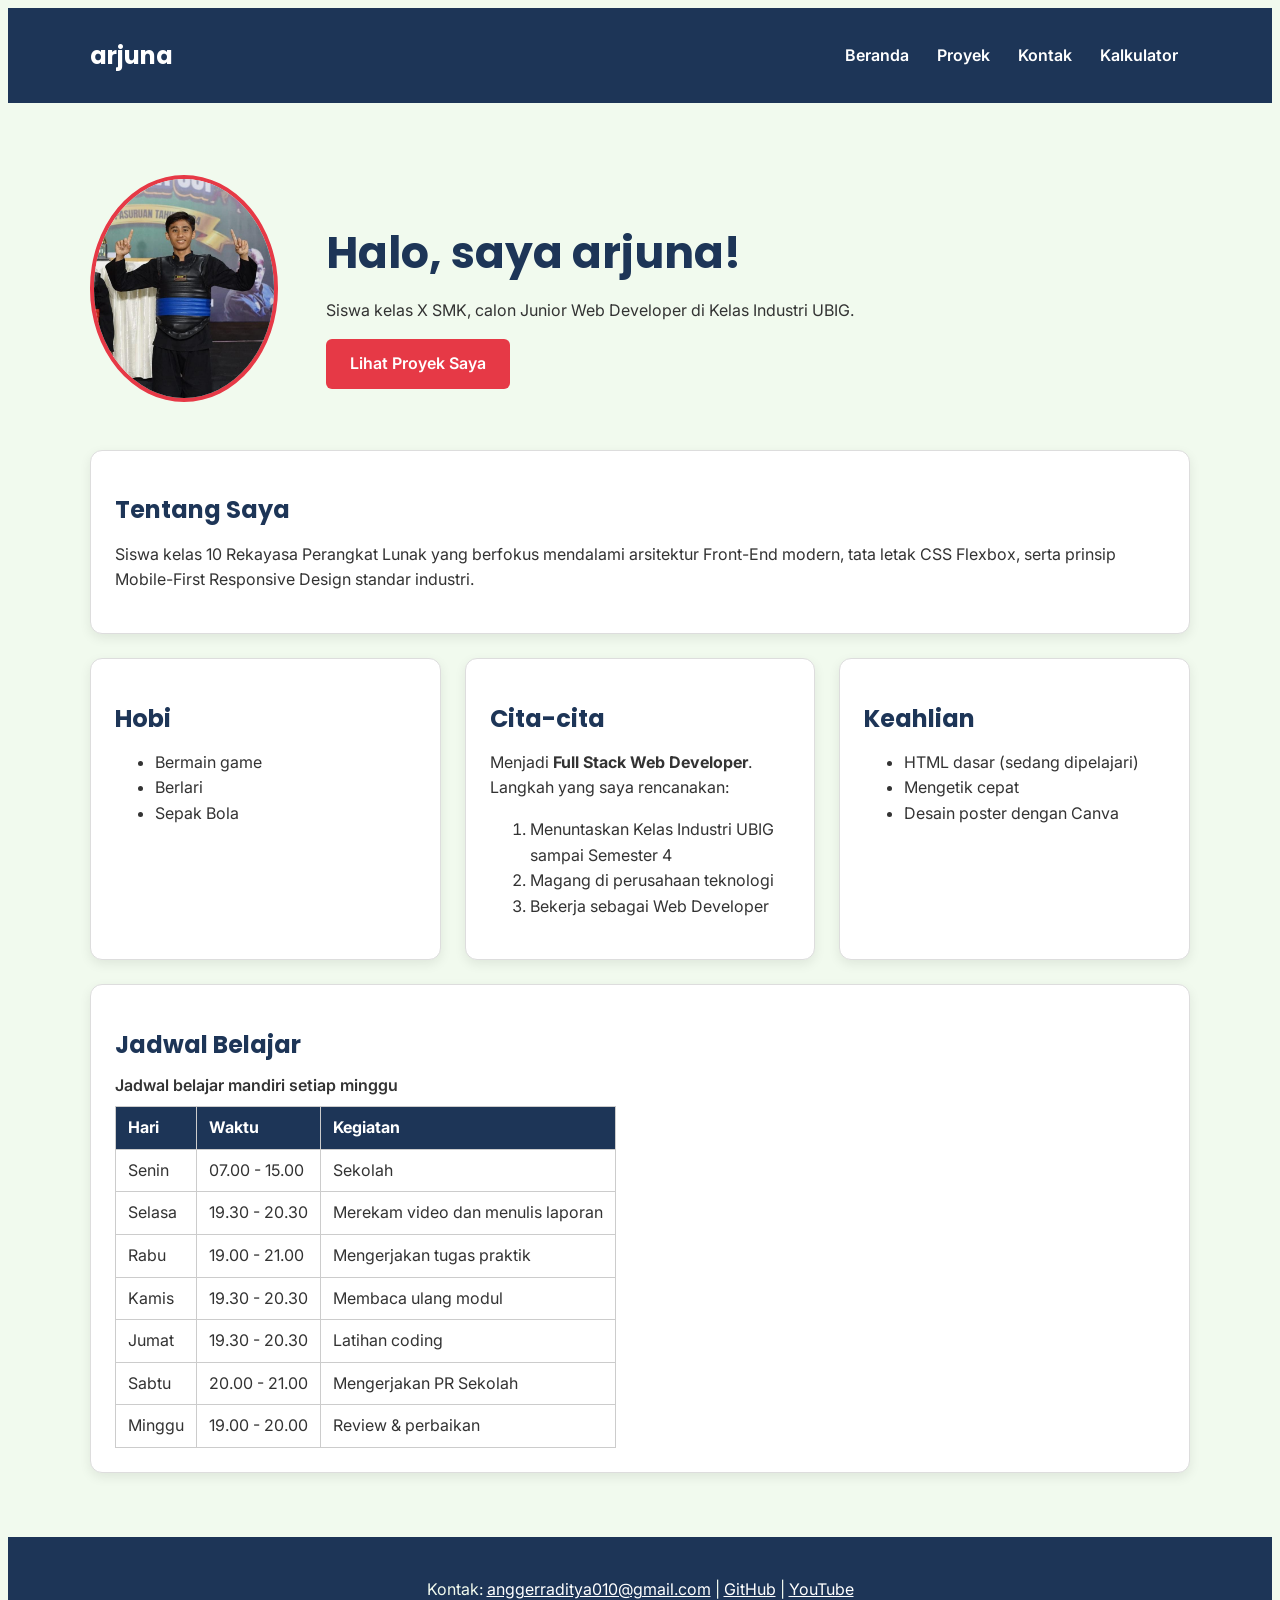
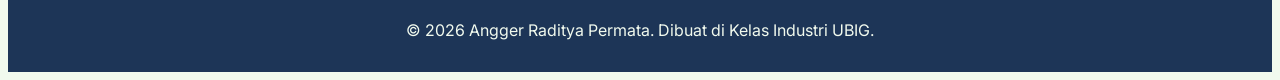
==== commit dbefe67d: "feat: tampilkan repositori GitHub dan keahlian dari JSON" ====
--- a/index.html
+++ b/index.html
@@ -3,7 +3,7 @@
 <head>
   <meta charset="UTF-8">
   <meta name="viewport" content="width=device-width, initial-scale=1.0">
-  <title>Arjuna  | Beranda</title>
+  <title>arjuna | Beranda</title>
   <link rel="preconnect" href="https://fonts.googleapis.com">
   <link rel="preconnect" href="https://fonts.gstatic.com" crossorigin>
   <link href="https://fonts.googleapis.com/css2?family=Inter:wght@400;600&family=Poppins:wght@600;700&display=swap" rel="stylesheet">
@@ -14,7 +14,7 @@
 <body>
   <header>
     <div class="container navbar">
-      <h1>Arjuna prananda imam maulana</h1>
+      <h1>arjuna</h1>
       <nav class="menu-laptop">
         <ul>
           <li><a href="index.html">Beranda</a></li>
@@ -41,7 +41,7 @@
   <main>
     <div class="container">
       <section class="hero">
-        <img src="img/foto-profil.jpeg" alt="Foto profil arjuna prananda i," width="180">
+        <img src="img/foto-profil.jpeg" alt="Foto profil arjuna" width="180">
         <div>
           <h2>Halo, saya arjuna!</h2>
           <p>Siswa kelas X SMK, calon Junior Web Developer di Kelas Industri UBIG.</p>
@@ -49,20 +49,24 @@
         </div>
       </section>
 
-      <section class="kartu">
-        <h2>Tentang Saya</h2>
-        <p>Saya tinggal di Malang dan senang mencoba hal baru di dunia teknologi. Saya ingin bisa membuat website yang bermanfaat untuk sekolah dan UMKM di sekitar rumah.</p>
-      </section>
+        <section class="kartu">
+          <h2>Tentang Saya</h2>
+          <p>
+            Siswa kelas 10 Rekayasa Perangkat Lunak yang berfokus mendalami
+            arsitektur Front-End modern, tata letak CSS Flexbox, serta prinsip
+            Mobile-First Responsive Design standar industri.
+          </p>
+        </section>
 
-      <div class="daftar-kartu">
-        <section class="kartu">
-          <h2>Hobi</h2>
-          <ul>
-            <li>Bermain futsal</li>
-            <li>Membaca komik</li>
-            <li>Mendesain poster</li>
-          </ul>
-        </section>
+        <div class="daftar-kartu">
+          <section class="kartu">
+            <h2>Hobi</h2>
+            <ul>
+              <li>Bermain game</li>
+              <li>Berlari</li>
+              <li>Sepak Bola</li>
+            </ul>
+          </section>
 
         <section class="kartu">
           <h2>Cita-cita</h2>
@@ -84,44 +88,78 @@
         </section>
       </div>
 
-      <section class="kartu">
-        <h2>Jadwal Belajar</h2>
-        <table>
-          <caption>Jadwal belajar mandiri setiap minggu</caption>
-          <thead>
-            <tr>
-              <th>Hari</th>
-              <th>Waktu</th>
-              <th>Kegiatan</th>
-            </tr>
-          </thead>
-          <tbody>
-            <tr>
-              <td>Senin</td>
-              <td>19.00 - 20.00</td>
-              <td>Membaca ulang modul</td>
-            </tr>
-            <tr>
-              <td>Rabu</td>
-              <td>19.00 - 21.00</td>
-              <td>Mengerjakan tugas praktik</td>
-            </tr>
-            <tr>
-              <td>Jumat</td>
-              <td>19.30 - 20.30</td>
-              <td>Merekam video dan menulis laporan</td>
-            </tr>
-          </tbody>
-        </table>
-      </section>
-    </div>
-  </main>
+        <section class="kartu">
+          <h2>Jadwal Belajar</h2>
+          <table>
+            <caption>
+              Jadwal belajar mandiri setiap minggu
+            </caption>
+            <thead>
+              <tr>
+                <th>Hari</th>
+                <th>Waktu</th>
+                <th>Kegiatan</th>
+              </tr>
+            </thead>
+            <tbody>
+              <tr>
+                <td>Senin</td>
+                <td>07.00 - 15.00</td>
+                <td>Sekolah</td>
+              </tr>
+              <tr>
+                <td>Selasa</td>
+                <td>19.30 - 20.30</td>
+                <td>Merekam video dan menulis laporan</td>
+              </tr>
+              <tr>
+                <td>Rabu</td>
+                <td>19.00 - 21.00</td>
+                <td>Mengerjakan tugas praktik</td>
+              </tr>
+              <tr>
+                <td>Kamis</td>
+                <td>19.30 - 20.30</td>
+                <td>Membaca ulang modul</td>
+              </tr>
+              <tr>
+                <td>Jumat</td>
+                <td>19.30 - 20.30</td>
+                <td>Latihan coding</td>
+              </tr>
+              <tr>
+                <td>Sabtu</td>
+                <td>20.00 - 21.00</td>
+                <td>Mengerjakan PR Sekolah</td>
+              </tr>
+              <tr>
+                <td>Minggu</td>
+                <td>19.00 - 20.00</td>
+                <td>Review & perbaikan</td>
+              </tr>
+            </tbody>
+          </table>
+        </section>
+      </div>
+    </main>
 
-  <footer>
-    <p>Kontak: <a href="mailto:arjuna.prananda46@smk.belajar.id">arjuna.prananda46@smk.belajar.id</a> |
-      <a href="https://github.com/" target="_blank">GitHub</a> |
-      <a href="https://www.youtube.com/" target="_blank">YouTube</a></p>
-    <p>&copy; 2026 arjuna. Dibuat di Kelas Industri UBIG.</p>
-  </footer>
- <body>
+    <footer>
+      <p>
+        Kontak:
+        <a
+          href="https://mail.google.com/mail/?view=cm&fs=1&to=anggerraditya010@gmail.com"
+          target="_blank"
+          >anggerraditya010@gmail.com</a
+        >
+        |
+        <a href="https://github.com/Raditya-creator" target="_blank">GitHub</a>
+        |
+        <a href="https://www.youtube.com/@Angger.cod3" target="_blank"
+          >YouTube</a
+        >
+      </p>
+      <p>&copy; 2026 Angger Raditya Permata. Dibuat di Kelas Industri UBIG.</p>
+    </footer>
+    <script src="js/main.js" defer></script>
+  </body>
 </html>
